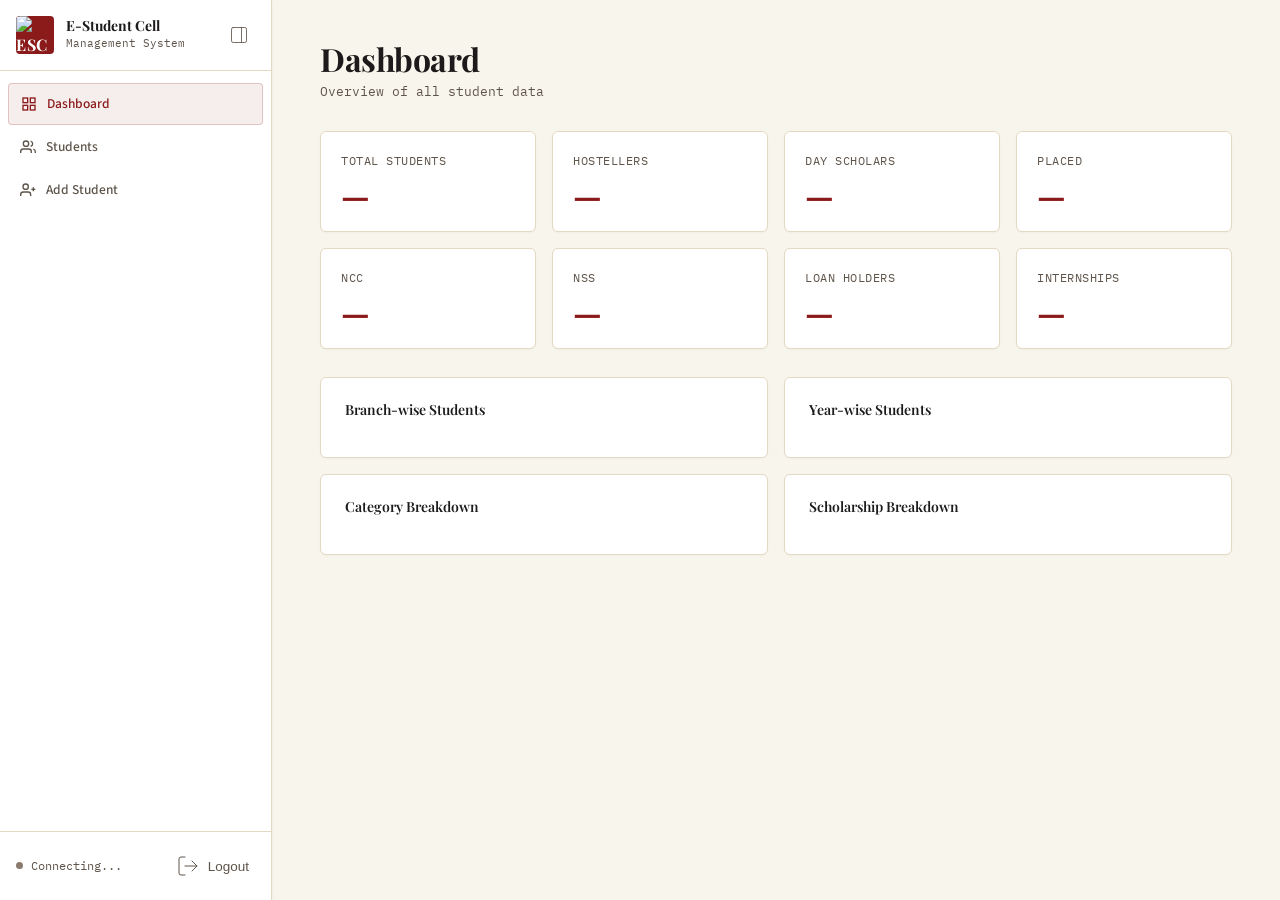
==== frontend/index.html @ d4f8ae92 "Fix: mobile sidebar" ====
<!DOCTYPE html>
<html lang="en">
<head>
  <meta charset="UTF-8" />
  <link rel="icon" type="image/jpeg" href="ipu.jpg"/>
  <meta name="viewport" content="width=device-width, initial-scale=1.0"/>
  <title>E-Student Cell</title>
  <link rel="stylesheet" href="css/style.css" />
  <link href="https://fonts.googleapis.com/css2?family=Playfair+Display:wght@400;600;700&family=Source+Sans+3:wght@400;500;600&family=IBM+Plex+Mono:wght@400;500&display=swap" rel="stylesheet"/>
</head>
<body>

  <div class="app-shell">
    <aside class="sidebar">
      <div class="sidebar-brand">
        <div class="sidebar-brand-info">
          <div class="brand-mark">
            <img src="ipu.jpg" alt="ESC Logo" class="brand-logo"/>
          </div>
          <div class="brand-text">
            <span class="brand-title">E-Student Cell</span>
            <span class="brand-sub">Management System</span>
          </div>
        </div>
        <button class="sidebar-toggle" id="sidebarToggle" aria-label="Toggle Sidebar">
          <svg xmlns="http://www.w3.org/2000/svg" width="24" height="24" viewBox="0 0 24 24" fill="none" stroke="currentColor" stroke-width="1" stroke-linecap="round" stroke-linejoin="round"><rect width="18" height="18" x="3" y="3" rx="2"/><path d="M15 3v18"/></svg>
        </button>
      </div>

      <nav class="sidebar-nav">
        <a href="index.html" class="nav-item active">
          <svg viewBox="0 0 24 24" fill="none" stroke="currentColor" stroke-width="2"><rect x="3" y="3" width="7" height="7"/><rect x="14" y="3" width="7" height="7"/><rect x="3" y="14" width="7" height="7"/><rect x="14" y="14" width="7" height="7"/></svg>
          <span class="nav-item-label">Dashboard</span>
        </a>
        <a href="students.html" class="nav-item">
          <svg viewBox="0 0 24 24" fill="none" stroke="currentColor" stroke-width="2"><path d="M17 21v-2a4 4 0 0 0-4-4H5a4 4 0 0 0-4 4v2"/><circle cx="9" cy="7" r="4"/><path d="M23 21v-2a4 4 0 0 0-3-3.87"/><path d="M16 3.13a4 4 0 0 1 0 7.75"/></svg>
          <span class="nav-item-label">Students</span>
        </a>
        <a href="add-student.html" class="nav-item">
          <svg viewBox="0 0 24 24" fill="none" stroke="currentColor" stroke-width="2"><path d="M16 21v-2a4 4 0 0 0-4-4H5a4 4 0 0 0-4 4v2"/><circle cx="8.5" cy="7" r="4"/><line x1="20" y1="8" x2="20" y2="14"/><line x1="23" y1="11" x2="17" y2="11"/></svg>
          <span class="nav-item-label">Add Student</span>
        </a>
      </nav>

      <div class="sidebar-footer">
        <div class="sidebar-footer-content">
          <div class="api-status" id="apiStatus">
            <span class="status-dot"></span>
            <span class="status-text">Connecting...</span>
          </div>
          <button class="logout-btn" id="logoutBtn" aria-label="Logout">
            <svg xmlns="http://www.w3.org/2000/svg" width="24" height="24" viewBox="0 0 24 24" fill="none" stroke="currentColor" stroke-width="1" stroke-linecap="round" stroke-linejoin="round"><path d="m16 17 5-5-5-5"/><path d="M21 12H9"/><path d="M9 21H5a2 2 0 0 1-2-2V5a2 2 0 0 1 2-2h4"/></svg>
            <span class="logout-text">Logout</span>
          </button>
        </div>
      </div>
    </aside>

    <main class="main-content">
      <header class="page-header">
        <div class="header-left">
          <button id="mobileMenuBtn" class="mobile-menu-btn">
            <svg width="20" height="20" viewBox="0 0 24 24" fill="none" stroke="black" stroke-width="2">
              <line x1="3" y1="6" x2="21" y2="6" />
              <line x1="3" y1="12" x2="21" y2="12" />
              <line x1="3" y1="18" x2="21" y2="18" />
            </svg>
          </button>
          <div>
            <h1 class="page-title">Dashboard</h1>
            <p class="page-subtitle">Overview of all student data</p>
          </div>
        </div>
      </header>

      <div class="stats-grid" id="statsGrid">
        <div class="stat-card loading">
          <div class="stat-label">Total Students</div>
          <div class="stat-value" id="totalStudents">—</div>
        </div>
        <div class="stat-card loading">
          <div class="stat-label">Hostellers</div>
          <div class="stat-value" id="hostellers">—</div>
        </div>
        <div class="stat-card loading">
          <div class="stat-label">Day Scholars</div>
          <div class="stat-value" id="dayScholars">—</div>
        </div>
        <div class="stat-card loading">
          <div class="stat-label">Placed</div>
          <div class="stat-value" id="placed">—</div>
        </div>
        <div class="stat-card loading">
          <div class="stat-label">NCC</div>
          <div class="stat-value" id="ncc">—</div>
        </div>
        <div class="stat-card loading">
          <div class="stat-label">NSS</div>
          <div class="stat-value" id="nss">—</div>
        </div>
        <div class="stat-card loading">
          <div class="stat-label">Loan Holders</div>
          <div class="stat-value" id="loans">—</div>
        </div>
        <div class="stat-card loading">
          <div class="stat-label">Internships</div>
          <div class="stat-value" id="internships">—</div>
        </div>
      </div>

      <div class="charts-row">
        <div class="chart-card">
          <h3 class="chart-title">Branch-wise Students</h3>
          <div id="branchChart" class="bar-chart"></div>
        </div>
        <div class="chart-card">
          <h3 class="chart-title">Year-wise Students</h3>
          <div id="yearChart" class="bar-chart"></div>
        </div>
      </div>

      <div class="charts-row">
        <div class="chart-card">
          <h3 class="chart-title">Category Breakdown</h3>
          <div id="categoryChart" class="bar-chart"></div>
        </div>
        <div class="chart-card">
          <h3 class="chart-title">Scholarship Breakdown</h3>
          <div id="scholarshipChart" class="bar-chart"></div>
        </div>
      </div>
    </main>
  </div>

  <script src="js/api.js"></script>
  <script src="js/pages/dashboard.js"></script>
  <script src="js/sidebar.js"></script>
</body>
</html>
---- frontend/css/style.css ----
:root {
  /* Color System - Warm Editorial Palette */
  --bg: #F8F5EC;
  --bg-2: #FFFFFF;
  --bg-3: #F1E9D8;
  --border: #E3D8C4;
  --border-light: #E3D8C4;
  --text: #1C1A1A;
  --text-muted: #5E544A;
  --text-dim: #8B7B6F;
  --accent: #8B1A1A;
  --accent-dim: rgba(139, 26, 26, 0.08);
  --accent-hover: #A63030;
  --accent-secondary: #C8A243;
  --danger: #C85555;
  --danger-dim: rgba(200, 85, 85, 0.1);
  --success: #4A7C59;
  --success-dim: rgba(74, 124, 89, 0.1);
  --sidebar-w-expanded: 272px;
  --sidebar-w-collapsed: 76px;
  --sidebar-w: var(--sidebar-w-expanded);
  --radius: 6px;
  --font-display: 'Playfair Display', serif;
  --font-body: 'Source Sans 3', sans-serif;
  --font-mono: 'IBM Plex Mono', monospace;
}

*, *::before, *::after { box-sizing: border-box; margin: 0; padding: 0; }

body {
  background: var(--bg);
  color: var(--text);
  font-family: var(--font-body);
  font-size: 15px;
  line-height: 1.65;
  min-height: 100vh;
  position: relative;
}

/* Mobile sidebar overlay backdrop */
.mobile-menu-btn {
  display: none;
  font-size: 20px;
  background: var(--bg-2);
  border: 1px solid var(--border);
  padding: 6px 10px;
  padding-top: 8px;
  border-radius: 6px;
  cursor: pointer;
  margin-right: 20px;
  margin-top: 10px;
}

.mobile-menu-btn:hover {
  border-color: var(--text-dim);
  box-shadow: 0 2px 4px rgba(28, 26, 26, 0.06);
}

@media (max-width: 980px) {
  .mobile-menu-btn {
    display: block;
  }
}

@media (min-width: 981px) {
  .mobile-menu-btn {
    display: none;
  }
}

@media (max-width: 980px) {
  body::before {
    content: '';
    position: fixed;
    inset: 0;
    background: rgba(0, 0, 0, 0);
    pointer-events: none;
    transition: background 0.3s ease, pointer-events 0.3s ease;
    z-index: 99;
  }
  
  body.sidebar-open::before {
    background: rgba(0, 0, 0, 0.15);
    pointer-events: all;
  }
}

a { color: inherit; text-decoration: none; }

.app-shell {
  display: flex;
  min-height: 100vh;
}

.sidebar {
  width: var(--sidebar-w);
  background: var(--bg-2);
  border-right: 1px solid var(--border);
  display: flex;
  flex-direction: column;
  position: fixed;
  top: 0; left: 0; bottom: 0;
  z-index: 1000;
  transition: width 0.3s cubic-bezier(0.4, 0, 0.2, 1);
  box-shadow: 0 1px 3px rgba(28, 26, 26, 0.05);
  overflow: hidden;
}

.sidebar.collapsed {
  --sidebar-w: var(--sidebar-w-collapsed);
}

.sidebar.hidden {
  transform: translateX(-100%);
}

.sidebar.mobile-drawer {
  position: fixed;
  width: 100%;
  max-width: 320px;
  transform: translateX(-100%);
  transition: transform 0.3s cubic-bezier(0.4, 0, 0.2, 1);
  z-index: 999;
}

.sidebar.mobile-drawer.visible {
  transform: translateX(0);
}

.sidebar-brand {
  display: flex;
  align-items: center;
  gap: 12px;
  padding: 16px;
  border-bottom: 1px solid var(--border);
  justify-content: space-between;
  flex-shrink: 0;
  transition: padding 0.3s cubic-bezier(0.4, 0, 0.2, 1), justify-content 0.3s cubic-bezier(0.4, 0, 0.2, 1);
}

.sidebar.collapsed .sidebar-brand {
  justify-content: center;
  padding: 16px 12px;
  gap: 0;
}

.sidebar-brand-info {
  display: flex;
  align-items: center;
  gap: 12px;
  min-width: 0;
  flex: 1;
  transition: flex 0.3s cubic-bezier(0.4, 0, 0.2, 1);
}

.sidebar.collapsed .sidebar-brand-info {
  flex: 0;
  gap: 0;
  justify-content: center;
}

.brand-text {
  display: flex;
  flex-direction: column;
  transition: opacity 0.2s;
}

.sidebar.collapsed .brand-text {
  display: none;
}

.sidebar-toggle {
  background: none;
  border: none;
  color: var(--text-muted);
  cursor: pointer;
  padding: 6px;
  border-radius: 8px;
  transition: all 0.2s;
  display: flex;
  align-items: center;
  justify-content: center;
  flex-shrink: 0;
}

.sidebar-toggle:hover {
  color: var(--accent);
}

.sidebar-toggle:active {
  background: var(--accent-dim);
}

.sidebar-toggle svg {
  width: 20px;
  height: 20px;
}

.sidebar.collapsed .sidebar-toggle {
  width: 40px;
  height: 40px;
  padding: 8px;
  background: transparent;
  border-radius: 10px;
  transition: all 0.2s;
  display: none;
}

.sidebar.collapsed .sidebar-brand:hover .sidebar-toggle {
  display: flex;
}

.sidebar.collapsed .sidebar-toggle:hover {
  color: var(--accent);
}

.brand-mark {
  width: 38px;
  height: 38px;
  background: var(--accent);
  color: #FFFFFF;
  font-family: var(--font-display);
  font-weight: 700;
  font-size: 16px;
  display: flex;
  align-items: center;
  justify-content: center;
  border-radius: 4px;
  flex-shrink: 0;
  letter-spacing: 0.5px;
  overflow: hidden;
}

.brand-logo {
  width: 100%;
  height: 100%;
  border-radius: 4px;
  object-fit: cover;
}
.brand-text {
  display: flex;
  flex-direction: column;
}

.brand-title {
  font-family: var(--font-display);
  font-weight: 700;
  font-size: 14px;
  color: var(--text);
  line-height: 1.2;
}

.brand-sub {
  font-size: 11px;
  color: var(--text-muted);
  font-family: var(--font-mono);
}

.sidebar-nav {
  padding: 12px 8px;
  display: flex;
  flex-direction: column;
  gap: 2px;
  flex: 1;
  overflow-y: auto;
}

.sidebar.collapsed .sidebar-nav {
  padding: 8px 6px;
}

.nav-item {
  display: flex;
  align-items: center;
  gap: 10px;
  padding: 9px 12px;
  border-radius: 4px;
  color: var(--text-muted);
  font-size: 13.5px;
  font-weight: 500;
  transition: all 0.2s;
  cursor: pointer;
}

.sidebar.collapsed .nav-item {
  padding: 9px 16px;
  justify-content: center;
  gap: 0;
}

.nav-item svg {
  width: 16px;
  height: 16px;
  flex-shrink: 0;
}

.nav-item-label {
  white-space: nowrap;
  overflow: hidden;
  text-overflow: ellipsis;
  transition: opacity 0.2s;
}

.sidebar.collapsed .nav-item-label {
  display: none;
}

.nav-item:hover {
  background: var(--bg-3);
  color: var(--text);
}

.nav-item.active {
  background: var(--accent-dim);
  color: var(--accent);
  border: 1px solid rgba(139, 26, 26, 0.2);
}

.sidebar.collapsed .nav-item {
  border: none;
}

.sidebar-footer {
  padding: 16px;
  border-top: 1px solid var(--border);
  flex-shrink: 0;
}

.sidebar.collapsed .sidebar-footer {
  padding: 12px 8px;
}

.api-status {
  display: flex;
  align-items: center;
  gap: 8px;
  font-size: 12px;
  font-family: var(--font-mono);
  color: var(--text-muted);
  white-space: nowrap;
}

.sidebar.collapsed .api-status {
  justify-content: center;
  gap: 4px;
}

.logout-btn {
  background: none;
  border: none;
  color: var(--text-muted);
  cursor: pointer;
  padding: 6px;
  border-radius: 6px;
  display: flex;
  align-items: center;
  justify-content: center;
  gap: 8px;
  transition: all 0.2s;
}

.logout-btn:hover {
  color: var(--danger);
}

.logout-text {
  font-size: 13.5px;
  font-weight: 500;
  white-space: nowrap;
  transition: opacity 0.2s;
}

.sidebar.collapsed .logout-text {
  display: none;
}

.sidebar-footer-content {
  display: flex;
  align-items: center;
  justify-content: space-between;
  gap: 8px;
}

.sidebar.collapsed .sidebar-footer-content {
  flex-direction: column;
  justify-content: center;
}

.status-text {
  transition: opacity 0.2s;
}

.sidebar.collapsed .status-text {
  display: none;
}

.status-dot {
  width: 7px;
  height: 7px;
  border-radius: 50%;
  background: var(--text-dim);
  transition: background 0.3s;
}

.api-status.online .status-dot { background: var(--success); }
.api-status.online .status-text { color: var(--success); }
.api-status.offline .status-dot { background: var(--danger); }
.api-status.offline .status-text { color: var(--danger); }

.main-content {
  margin-left: var(--sidebar-w);
  flex: 1;
  padding: 40px 48px;
  max-width: calc(100vw - var(--sidebar-w));
  transition: margin-left 0.3s cubic-bezier(0.4, 0, 0.2, 1), max-width 0.3s cubic-bezier(0.4, 0, 0.2, 1);
}

.main-content.expanded {
  margin-left: 0;
  max-width: 100vw;
}

.header-left {
  display: flex;
  align-items: flex-start;
}

.page-header {
  display: flex;
  align-items: flex-start;
  justify-content: space-between;
  margin-bottom: 28px;
  gap: 16px;
}

.back-link {
  font-size: 12px;
  color: var(--text-muted);
  font-family: var(--font-mono);
  display: block;
  margin-bottom: 8px;
  transition: color 0.2s;
  letter-spacing: 0.3px;
}

.back-link:hover { color: var(--accent); }

.page-title {
  font-family: var(--font-display);
  font-size: 32px;
  font-weight: 700;
  color: var(--text);
  line-height: 1.2;
  letter-spacing: -0.5px;
}

.page-subtitle {
  color: var(--text-muted);
  font-size: 13px;
  margin-top: 3px;
  font-family: var(--font-mono);
}

.header-actions {
  display: flex;
  gap: 10px;
  align-items: center;
}

.btn {
  display: inline-flex;
  align-items: center;
  gap: 6px;
  padding: 8px 16px;
  border-radius: var(--radius);
  font-size: 13.5px;
  font-weight: 600;
  font-family: var(--font-body);
  cursor: pointer;
  border: 1px solid transparent;
  transition: all 0.15s;
  white-space: nowrap;
}

.btn-primary {
  background: var(--accent);
  color: #FFFFFF;
  border-color: var(--accent);
}

.btn-primary:hover {
  background: var(--accent-hover);
  border-color: var(--accent-hover);
}

.btn-ghost {
  background: transparent;
  color: var(--text-muted);
  border-color: var(--border);
}

.btn-ghost:hover {
  background: var(--bg-3);
  color: var(--text);
  border-color: var(--border-light);
}

.btn-danger {
  background: var(--danger);
  color: #fff;
  border-color: var(--danger);
}

.btn-danger:hover {
  background: #c94444;
}

.btn-sm {
  padding: 5px 12px;
  font-size: 12.5px;
}

.stats-grid {
  display: grid;
  grid-template-columns: repeat(4, 1fr);
  gap: 16px;
  margin-bottom: 28px;
}

.stat-card {
  background: var(--bg-2);
  border: 1px solid var(--border);
  border-radius: var(--radius);
  padding: 20px;
  transition: border-color 0.15s, box-shadow 0.15s;
  box-shadow: 0 1px 2px rgba(28, 26, 26, 0.03);
}

.stat-card:hover {
  border-color: var(--text-dim);
  box-shadow: 0 2px 4px rgba(28, 26, 26, 0.06);
}

.stat-card.loading .stat-value {
  animation: pulse 1.5s infinite;
}

@keyframes pulse {
  0%, 100% { opacity: 1; }
  50% { opacity: 0.3; }
}

.stat-label {
  font-size: 11.5px;
  color: var(--text-muted);
  font-family: var(--font-mono);
  text-transform: uppercase;
  letter-spacing: 0.5px;
  margin-bottom: 8px;
}

.stat-value {
  font-family: var(--font-display);
  font-size: 32px;
  font-weight: 700;
  color: var(--accent);
  line-height: 1;
}

.charts-row {
  display: grid;
  grid-template-columns: 1fr 1fr;
  gap: 16px;
  margin-bottom: 16px;
}

.chart-card {
  background: var(--bg-2);
  border: 1px solid var(--border);
  border-radius: var(--radius);
  padding: 20px 24px;
  box-shadow: 0 1px 2px rgba(28, 26, 26, 0.03);
}

.chart-title {
  font-family: var(--font-display);
  font-size: 14px;
  font-weight: 600;
  color: var(--text);
  margin-bottom: 16px;
}

.bar-chart {
  display: flex;
  flex-direction: column;
  gap: 8px;
}

.bar-row {
  display: flex;
  align-items: center;
  gap: 10px;
}

.bar-label {
  font-family: var(--font-mono);
  font-size: 11.5px;
  color: var(--text-muted);
  width: 80px;
  flex-shrink: 0;
}

.bar-track {
  flex: 1;
  height: 6px;
  background: var(--bg-3);
  border-radius: 3px;
  overflow: hidden;
}

.bar-fill {
  height: 100%;
  background: var(--accent);
  border-radius: 3px;
  transition: width 0.6s cubic-bezier(0.4, 0, 0.2, 1);
}

.bar-count {
  font-family: var(--font-mono);
  font-size: 11.5px;
  color: var(--text-muted);
  width: 28px;
  text-align: right;
  flex-shrink: 0;
}

.filters-bar {
  display: flex;
  align-items: flex-end;
  gap: 12px;
  margin-bottom: 20px;
  flex-wrap: wrap;
}

.filter-group {
  display: flex;
  flex-direction: column;
  gap: 5px;
}

.filter-label {
  font-size: 11.5px;
  color: var(--text-muted);
  font-family: var(--font-mono);
  text-transform: uppercase;
  letter-spacing: 0.4px;
}

.filter-select {
  background: var(--bg-2);
  border: 1px solid var(--border);
  border-radius: var(--radius);
  color: var(--text);
  padding: 7px 12px;
  font-size: 13.5px;
  font-family: var(--font-body);
  cursor: pointer;
  min-width: 150px;
}

.filter-select:focus {
  outline: none;
  border-color: var(--accent);
  box-shadow: 0 0 0 3px var(--accent-dim);
}

.table-card {
  background: var(--bg-2);
  border: 1px solid var(--border);
  border-radius: var(--radius);
  overflow: hidden;
  box-shadow: 0 1px 2px rgba(28, 26, 26, 0.03);
}

.data-table {
  width: 100%;
  border-collapse: collapse;
}

.data-table th {
  background: var(--bg-3);
  padding: 11px 16px;
  text-align: left;
  font-size: 11px;
  font-family: var(--font-mono);
  color: var(--text-muted);
  text-transform: uppercase;
  letter-spacing: 0.8px;
  border-bottom: 1px solid var(--border);
  font-weight: 600;
}

.data-table td {
  padding: 12px 16px;
  border-bottom: 1px solid var(--border);
  font-size: 13.5px;
  color: var(--text);
  vertical-align: middle;
}

.data-table tr:last-child td { border-bottom: none; }

.data-table tbody tr {
  transition: background 0.15s;
}

.data-table tbody tr:hover {
  background: var(--bg-3);
}

.table-empty {
  text-align: center;
  color: var(--text-muted);
  padding: 40px !important;
  font-family: var(--font-mono);
  font-size: 13px;
}

.roll-badge {
  font-family: var(--font-mono);
  font-size: 12px;
  background: var(--bg-3);
  border: 1px solid var(--border);
  padding: 2px 8px;
  border-radius: 4px;
  color: var(--accent);
}

.year-badge {
  font-family: var(--font-mono);
  font-size: 12px;
  color: var(--text-muted);
}

.branch-badge {
  font-family: var(--font-mono);
  font-size: 12px;
  padding: 2px 8px;
  border-radius: 4px;
  background: var(--accent-dim);
  color: var(--accent);
  border: 1px solid rgba(240,165,0,0.2);
}

.action-btns {
  display: flex;
  gap: 6px;
}

.form-card {
  background: var(--bg-2);
  border: 1px solid var(--border);
  border-radius: var(--radius);
  padding: 28px;
  max-width: 800px;
  box-shadow: 0 1px 2px rgba(28, 26, 26, 0.03);
}

.form-grid {
  display: grid;
  grid-template-columns: 1fr 1fr;
  gap: 16px;
}

.form-group {
  display: flex;
  flex-direction: column;
  gap: 6px;
}

.form-group-full {
  grid-column: 1 / -1;
}

.form-label {
  font-size: 12px;
  color: var(--text-muted);
  font-family: var(--font-mono);
  text-transform: uppercase;
  letter-spacing: 0.4px;
}

.required { color: var(--accent); }

.form-input {
  background: var(--bg-3);
  border: 1px solid var(--border);
  border-radius: var(--radius);
  color: var(--text);
  padding: 9px 12px;
  font-size: 13.5px;
  font-family: var(--font-body);
  transition: border-color 0.2s, box-shadow 0.2s;
  width: 100%;
}

.form-input:focus {
  outline: none;
  border-color: var(--accent);
  box-shadow: 0 0 0 3px var(--accent-dim);
}

.form-input::placeholder { color: var(--text-dim); }

.form-textarea {
  resize: vertical;
  min-height: 80px;
}

.form-actions {
  display: flex;
  gap: 10px;
  justify-content: flex-end;
  margin-top: 20px;
  padding-top: 20px;
  border-top: 1px solid var(--border);
}

.alert {
  padding: 12px 16px;
  border-radius: var(--radius);
  font-size: 13.5px;
  margin-bottom: 16px;
  display: flex;
  align-items: center;
  gap: 8px;
}

.alert-success {
  background: var(--success-dim);
  border: 1px solid rgba(62, 207, 142, 0.3);
  color: var(--success);
}

.alert-error {
  background: var(--danger-dim);
  border: 1px solid rgba(224, 85, 85, 0.3);
  color: var(--danger);
}

.tabs {
  display: flex;
  gap: 2px;
  border-bottom: 1px solid var(--border);
  margin-bottom: 20px;
  overflow-x: auto;
  scrollbar-width: none;
}

.tabs::-webkit-scrollbar { display: none; }

.tab-btn {
  padding: 9px 14px;
  font-size: 12.5px;
  font-family: var(--font-body);
  font-weight: 500;
  color: var(--text-muted);
  background: transparent;
  border: none;
  cursor: pointer;
  border-bottom: 2px solid transparent;
  margin-bottom: -1px;
  white-space: nowrap;
  transition: all 0.2s;
  letter-spacing: 0.2px;
}

.tab-btn:hover { color: var(--text); }

.tab-btn:hover { color: var(--text); }

.tab-btn.active {
  color: var(--accent);
  border-bottom-color: var(--accent);
}

.tab-panel { display: block; }
.tab-panel.hidden { display: none; }

.section-card {
  background: var(--bg-2);
  border: 1px solid var(--border);
  border-radius: var(--radius);
  padding: 24px;
  margin-bottom: 16px;
  box-shadow: 0 1px 2px rgba(28, 26, 26, 0.03);
}

.section-card.hidden { display: none; }

.section-header {
  display: flex;
  align-items: center;
  justify-content: space-between;
  margin-bottom: 16px;
}

.section-title {
  font-family: var(--font-display);
  font-size: 18px;
  font-weight: 700;
  color: var(--text);
  letter-spacing: -0.3px;
}

.info-grid {
  display: grid;
  grid-template-columns: repeat(3, 1fr);
  gap: 16px;
}

.info-item {
  display: flex;
  flex-direction: column;
  gap: 3px;
}

.info-label {
  font-size: 11px;
  color: var(--text-dim);
  font-family: var(--font-mono);
  text-transform: uppercase;
  letter-spacing: 0.4px;
}

.info-value {
  font-size: 14px;
  color: var(--text);
}

.info-value.mono {
  font-family: var(--font-mono);
  font-size: 13px;
}

.bool-yes {
  color: var(--success);
  font-family: var(--font-mono);
  font-size: 12px;
}

.bool-no {
  color: var(--text-dim);
  font-family: var(--font-mono);
  font-size: 12px;
}

.no-data {
  color: var(--text-dim);
  font-family: var(--font-mono);
  font-size: 13px;
  padding: 12px 0;
}

.sem-grid {
  display: grid;
  grid-template-columns: repeat(4, 1fr);
  gap: 12px;
}

.sem-block {
  background: var(--bg-3);
  border: 1px solid var(--border);
  border-radius: 6px;
  padding: 12px;
}

.sem-label {
  font-size: 11px;
  font-family: var(--font-mono);
  color: var(--text-muted);
  text-transform: uppercase;
  letter-spacing: 0.4px;
  margin-bottom: 8px;
}

.sem-block .form-group {
  gap: 4px;
}

.sem-block .form-label {
  font-size: 10.5px;
}

.sem-block .form-input {
  padding: 6px 8px;
  font-size: 12.5px;
}

.items-list {
  display: flex;
  flex-direction: column;
  gap: 10px;
  margin-bottom: 12px;
}

.item-row {
  background: var(--bg-2);
  border: 1px solid var(--border);
  border-radius: 6px;
  padding: 14px 16px;
  display: flex;
  justify-content: space-between;
  align-items: flex-start;
  gap: 16px;
  box-shadow: 0 1px 2px rgba(28, 26, 26, 0.02);
}

.item-info {
  flex: 1;
}

.item-title {
  font-size: 14px;
  font-weight: 500;
  color: var(--text);
  margin-bottom: 4px;
}

.item-meta {
  font-size: 12px;
  font-family: var(--font-mono);
  color: var(--text-muted);
  display: flex;
  gap: 12px;
  flex-wrap: wrap;
}

.item-actions {
  display: flex;
  gap: 6px;
  flex-shrink: 0;
}

.modal-overlay {
  position: fixed;
  inset: 0;
  background: rgba(28, 26, 26, 0.25);
  display: flex;
  align-items: center;
  justify-content: center;
  z-index: 100;
  opacity: 0;
  pointer-events: none;
  transition: opacity 0.2s;
}

.modal-overlay.visible {
  opacity: 1;
  pointer-events: all;
}

.modal {
  background: var(--bg-2);
  border: 1px solid var(--border);
  border-radius: 8px;
  padding: 28px;
  max-width: 400px;
  width: 90%;
  box-shadow: 0 10px 30px rgba(28, 26, 26, 0.15);
}

.modal-title {
  font-family: var(--font-display);
  font-size: 17px;
  font-weight: 600;
  margin-bottom: 10px;
}

.modal-text {
  color: var(--text-muted);
  font-size: 13.5px;
  line-height: 1.6;
  margin-bottom: 20px;
}

.modal-actions {
  display: flex;
  gap: 10px;
  justify-content: flex-end;
}

.student-photo {
  width: 36px;
  height: 36px;
  border-radius: 50%;
  object-fit: cover;
  border: 2px solid var(--border);
  display: block;
}

.student-photo-placeholder {
  width: 36px;
  height: 36px;
  border-radius: 50%;
  background: var(--bg-3);
  border: 2px solid var(--border);
  display: flex;
  align-items: center;
  justify-content: center;
  font-family: var(--font-display);
  font-weight: 700;
  font-size: 14px;
  color: var(--accent);
}

.upload-section {
  margin-top: 20px;
  padding-top: 20px;
  border-top: 1px solid var(--border);
}

.upload-title {
  font-size: 13px;
  font-family: var(--font-mono);
  color: var(--text-muted);
  text-transform: uppercase;
  letter-spacing: 0.4px;
  margin-bottom: 14px;
}

input[type="file"].form-input {
  padding: 7px 10px;
  cursor: pointer;
  color: var(--text-muted);
  font-size: 12.5px;
}

input[type="file"].form-input::-webkit-file-upload-button {
  background: var(--bg);
  border: 1px solid var(--border);
  border-radius: 4px;
  color: var(--text);
  padding: 4px 10px;
  font-size: 12px;
  cursor: pointer;
  margin-right: 10px;
  font-family: var(--font-body);
}

.upload-success {
  font-size: 12px;
  font-family: var(--font-mono);
  color: var(--success);
  margin-top: 6px;
}

@media (max-width: 980px) {
  .sidebar {
    position: fixed;
    width: 100%;
    max-width: 280px;
    transform: translateX(-100%);
    transition: transform 0.3s cubic-bezier(0.4, 0, 0.2, 1);
    z-index: 999;
    --sidebar-w: 100%;
  }
  
  .sidebar.visible {
    transform: translateX(0);
  }
  
  .sidebar.collapsed {
    --sidebar-w: 100%;
  }
  
  .sidebar-nav {
    padding: 12px 8px;
  }
  
  .nav-item-label {
    display: inline;
  }
  
  .sidebar.collapsed .nav-item-label {
    display: inline;
  }
  
  .sidebar.collapsed .nav-item {
    padding: 9px 12px;
    justify-content: flex-start;
    gap: 10px;
  }
  
  .sidebar-toggle {
    display: flex;
  }
  
  .sidebar.collapsed .sidebar-toggle {
    display: flex;
  }
  
  .sidebar-brand-info {
    display: flex;
  }
  
  .sidebar.collapsed .sidebar-brand-info {
    display: flex;
  }
  
  .status-text {
    display: inline;
  }
  
  .sidebar.collapsed .status-text {
    display: inline;
  }
  
  .main-content {
    margin-left: 0;
    max-width: 100vw;
    padding: 24px 20px;
  }
  
  .stats-grid { grid-template-columns: repeat(2, 1fr); }
  .charts-row { grid-template-columns: 1fr; }
  .info-grid { grid-template-columns: repeat(2, 1fr); }
  .sem-grid { grid-template-columns: repeat(2, 1fr); }
}

@media (max-width: 600px) {
  .main-content { 
    padding: 20px 16px; 
  }
  .stats-grid { grid-template-columns: 1fr; }
  .form-grid { grid-template-columns: 1fr; }
  .form-group-full { grid-column: 1; }
  .page-title {
    font-size: 24px;
  }
  .page-header {
    margin-bottom: 20px;
  }
}
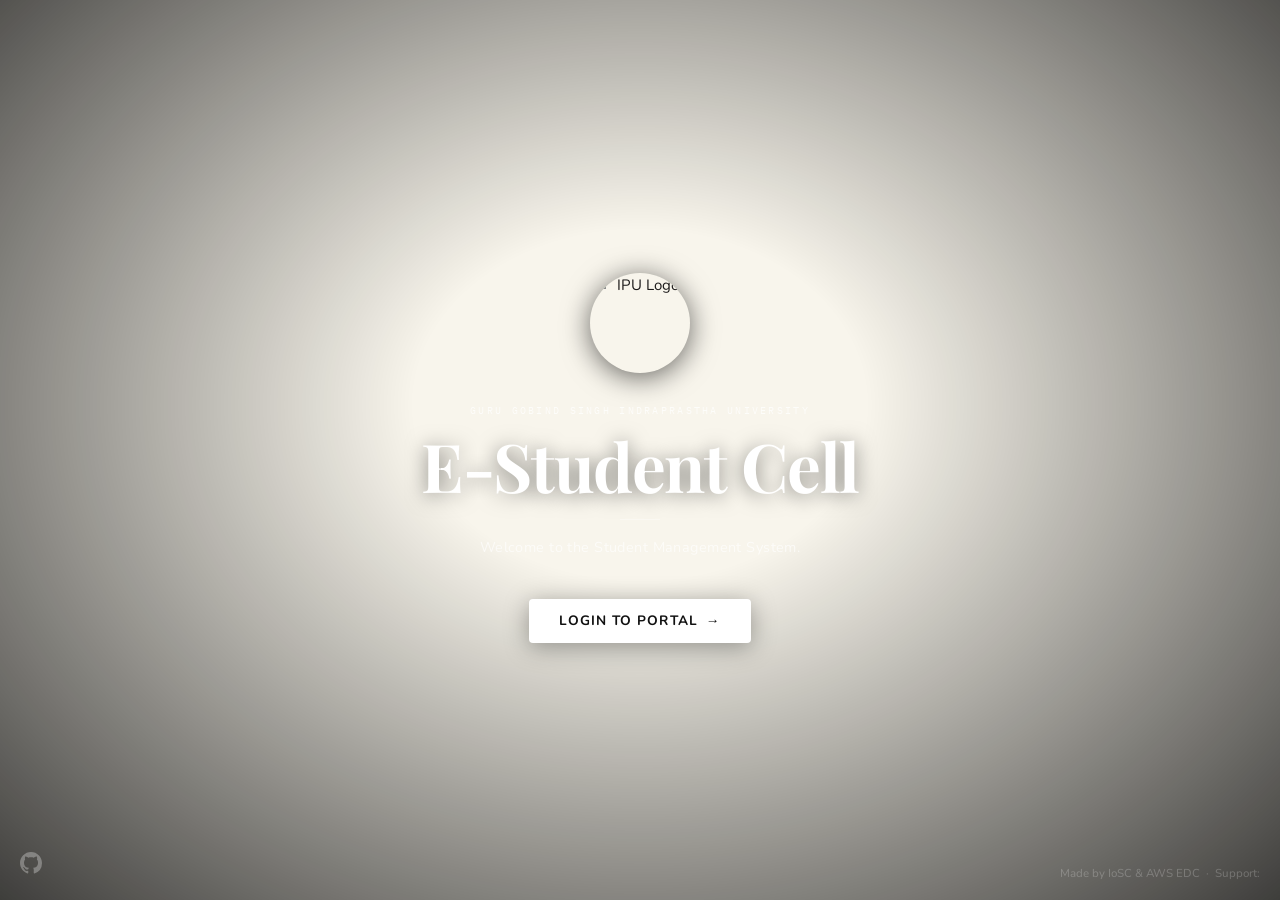
==== commit 58ff3a9a: "added github div" ====
--- a/frontend/index.html
+++ b/frontend/index.html
@@ -6,134 +6,195 @@
   <meta name="viewport" content="width=device-width, initial-scale=1.0"/>
   <title>E-Student Cell</title>
   <link rel="stylesheet" href="css/style.css" />
-  <link href="https://fonts.googleapis.com/css2?family=Playfair+Display:wght@400;600;700&family=Source+Sans+3:wght@400;500;600&family=IBM+Plex+Mono:wght@400;500&display=swap" rel="stylesheet"/>
+  <link href="https://fonts.googleapis.com/css2?family=Playfair+Display:wght@400;600;700&family=Nunito:wght@400;500;600;700&family=IBM+Plex+Mono:wght@400;500&display=swap" rel="stylesheet"/>
+  <style>
+    *, *::before, *::after { box-sizing: border-box; margin: 0; padding: 0; }
+
+    body {
+      display: flex;
+      flex-direction: column;
+      min-height: 100vh;
+      font-family: 'Nunito', sans-serif;
+      position: relative;
+    }
+
+    /* ── Blurred + darkened background ── */
+    body::before {
+      content: '';
+      position: fixed;
+      inset: -20px;
+      background-image: url('background.jpg');
+      background-size: cover;
+      background-position: center top;
+      filter: blur(6px) brightness(0.45);
+      z-index: 0;
+      pointer-events: none;
+    }
+
+    /* ── Vignette ── */
+    body::after {
+      content: '';
+      position: fixed;
+      inset: 0;
+      background: radial-gradient(
+        ellipse at 50% 45%,
+        transparent 25%,
+        rgba(0, 0, 0, 0.45) 70%,
+        rgba(0, 0, 0, 0.75) 100%
+      );
+      z-index: 0;
+      pointer-events: none;
+    }
+
+    /* ── Main content ── */
+    .landing-wrap {
+      position: relative;
+      z-index: 1;
+      flex: 1;
+      display: flex;
+      flex-direction: column;
+      align-items: center;
+      justify-content: center;
+      text-align: center;
+      padding: 3rem 1.5rem 2rem;
+    }
+
+    /* ── Logo ── */
+    .logo-wrapper {
+      width: 100px;
+      height: 100px;
+      margin-bottom: 1.8rem;
+    }
+
+    .landing-logo {
+      width: 100px;
+      height: 100px;
+      border-radius: 50%;
+      object-fit: cover;
+      display: block;
+      box-shadow: 0 4px 28px rgba(0, 0, 0, 0.6);
+    }
+
+    /* ── Type ── */
+    .eyebrow {
+      font-family: 'IBM Plex Mono', monospace;
+      font-size: 0.65rem;
+      letter-spacing: 0.22em;
+      text-transform: uppercase;
+      color: rgba(255, 255, 255, 0.75);
+      margin-bottom: 0.65rem;
+    }
+
+    .landing-title {
+      font-family: 'Playfair Display', serif;
+      font-size: clamp(2.8rem, 6vw, 4.2rem);
+      font-weight: 700;
+      line-height: 1.1;
+      letter-spacing: -0.02em;
+      color: #ffffff;
+      text-shadow: 0 2px 20px rgba(0,0,0,0.5);
+    }
+
+    .divider {
+      width: 40px;
+      height: 1px;
+      background: rgba(255, 255, 255, 0.35);
+      margin: 1rem auto;
+    }
+
+    .landing-subtitle {
+      font-size: 0.9rem;
+      font-weight: 400;
+      color: rgba(255, 255, 255, 0.65);
+      letter-spacing: 0.03em;
+      margin-bottom: 2.4rem;
+    }
+
+    /* ── CTA button ── */
+    .login-btn {
+      display: inline-flex;
+      align-items: center;
+      gap: 8px;
+      padding: 11px 30px;
+      font-family: 'Nunito', sans-serif;
+      font-size: 0.85rem;
+      font-weight: 700;
+      letter-spacing: 0.08em;
+      text-transform: uppercase;
+      color: #111111;
+      background: #ffffff;
+      border: none;
+      border-radius: 4px;
+      text-decoration: none;
+      transition: background 0.18s, transform 0.18s, box-shadow 0.18s, color 0.18s;
+      box-shadow: 0 4px 24px rgba(0, 0, 0, 0.35);
+    }
+
+    .login-btn:hover {
+      background: #f0f0f0;
+      transform: translateY(-2px);
+      box-shadow: 0 8px 32px rgba(0, 0, 0, 0.4);
+    }
+
+    .login-btn:active { transform: translateY(0); }
+
+    .btn-arrow {
+      display: inline-block;
+      transition: transform 0.18s;
+    }
+    .login-btn:hover .btn-arrow { transform: translateX(3px); }
+
+    /* ── Footer — fixed bottom-right ── */
+    footer.universal-footer {
+      position: fixed;
+      bottom: 18px;
+      right: 20px;
+      z-index: 2;
+      font-family: 'Nunito', sans-serif;
+      font-size: 0.72rem;
+      font-weight: 500;
+      color: rgba(255, 255, 255, 0.3);
+      text-align: right;
+      line-height: 1.5;
+    }
+
+    footer.universal-footer a {
+      color: rgba(255, 255, 255, 0.35);
+      text-decoration: none;
+      transition: color 0.2s;
+    }
+
+    footer.universal-footer a:hover {
+      color: rgba(255, 255, 255, 0.7);
+    }
+
+  </style>
 </head>
 <body>
 
-  <div class="app-shell">
-    <aside class="sidebar">
-      <div class="sidebar-brand">
-        <div class="sidebar-brand-info">
-          <div class="brand-mark">
-            <img src="ipu.jpg" alt="ESC Logo" class="brand-logo"/>
-          </div>
-          <div class="brand-text">
-            <span class="brand-title">E-Student Cell</span>
-            <span class="brand-sub">Management System</span>
-          </div>
-        </div>
-        <button class="sidebar-toggle" id="sidebarToggle" aria-label="Toggle Sidebar">
-          <svg xmlns="http://www.w3.org/2000/svg" width="24" height="24" viewBox="0 0 24 24" fill="none" stroke="currentColor" stroke-width="1" stroke-linecap="round" stroke-linejoin="round"><rect width="18" height="18" x="3" y="3" rx="2"/><path d="M15 3v18"/></svg>
-        </button>
-      </div>
-
-      <nav class="sidebar-nav">
-        <a href="index.html" class="nav-item active">
-          <svg viewBox="0 0 24 24" fill="none" stroke="currentColor" stroke-width="2"><rect x="3" y="3" width="7" height="7"/><rect x="14" y="3" width="7" height="7"/><rect x="3" y="14" width="7" height="7"/><rect x="14" y="14" width="7" height="7"/></svg>
-          <span class="nav-item-label">Dashboard</span>
-        </a>
-        <a href="students.html" class="nav-item">
-          <svg viewBox="0 0 24 24" fill="none" stroke="currentColor" stroke-width="2"><path d="M17 21v-2a4 4 0 0 0-4-4H5a4 4 0 0 0-4 4v2"/><circle cx="9" cy="7" r="4"/><path d="M23 21v-2a4 4 0 0 0-3-3.87"/><path d="M16 3.13a4 4 0 0 1 0 7.75"/></svg>
-          <span class="nav-item-label">Students</span>
-        </a>
-        <a href="add-student.html" class="nav-item">
-          <svg viewBox="0 0 24 24" fill="none" stroke="currentColor" stroke-width="2"><path d="M16 21v-2a4 4 0 0 0-4-4H5a4 4 0 0 0-4 4v2"/><circle cx="8.5" cy="7" r="4"/><line x1="20" y1="8" x2="20" y2="14"/><line x1="23" y1="11" x2="17" y2="11"/></svg>
-          <span class="nav-item-label">Add Student</span>
-        </a>
-      </nav>
-
-      <div class="sidebar-footer">
-        <div class="sidebar-footer-content">
-          <div class="api-status" id="apiStatus">
-            <span class="status-dot"></span>
-            <span class="status-text">Connecting...</span>
-          </div>
-          <button class="logout-btn" id="logoutBtn" aria-label="Logout">
-            <svg xmlns="http://www.w3.org/2000/svg" width="24" height="24" viewBox="0 0 24 24" fill="none" stroke="currentColor" stroke-width="1" stroke-linecap="round" stroke-linejoin="round"><path d="m16 17 5-5-5-5"/><path d="M21 12H9"/><path d="M9 21H5a2 2 0 0 1-2-2V5a2 2 0 0 1 2-2h4"/></svg>
-            <span class="logout-text">Logout</span>
-          </button>
-        </div>
-      </div>
-    </aside>
-
-    <main class="main-content">
-      <header class="page-header">
-        <div class="header-left">
-          <button id="mobileMenuBtn" class="mobile-menu-btn">
-            <svg width="20" height="20" viewBox="0 0 24 24" fill="none" stroke="black" stroke-width="2">
-              <line x1="3" y1="6" x2="21" y2="6" />
-              <line x1="3" y1="12" x2="21" y2="12" />
-              <line x1="3" y1="18" x2="21" y2="18" />
-            </svg>
-          </button>
-          <div>
-            <h1 class="page-title">Dashboard</h1>
-            <p class="page-subtitle">Overview of all student data</p>
-          </div>
-        </div>
-      </header>
-
-      <div class="stats-grid" id="statsGrid">
-        <div class="stat-card loading">
-          <div class="stat-label">Total Students</div>
-          <div class="stat-value" id="totalStudents">—</div>
-        </div>
-        <div class="stat-card loading">
-          <div class="stat-label">Hostellers</div>
-          <div class="stat-value" id="hostellers">—</div>
-        </div>
-        <div class="stat-card loading">
-          <div class="stat-label">Day Scholars</div>
-          <div class="stat-value" id="dayScholars">—</div>
-        </div>
-        <div class="stat-card loading">
-          <div class="stat-label">Placed</div>
-          <div class="stat-value" id="placed">—</div>
-        </div>
-        <div class="stat-card loading">
-          <div class="stat-label">NCC</div>
-          <div class="stat-value" id="ncc">—</div>
-        </div>
-        <div class="stat-card loading">
-          <div class="stat-label">NSS</div>
-          <div class="stat-value" id="nss">—</div>
-        </div>
-        <div class="stat-card loading">
-          <div class="stat-label">Loan Holders</div>
-          <div class="stat-value" id="loans">—</div>
-        </div>
-        <div class="stat-card loading">
-          <div class="stat-label">Internships</div>
-          <div class="stat-value" id="internships">—</div>
-        </div>
-      </div>
-
-      <div class="charts-row">
-        <div class="chart-card">
-          <h3 class="chart-title">Branch-wise Students</h3>
-          <div id="branchChart" class="bar-chart"></div>
-        </div>
-        <div class="chart-card">
-          <h3 class="chart-title">Year-wise Students</h3>
-          <div id="yearChart" class="bar-chart"></div>
-        </div>
-      </div>
-
-      <div class="charts-row">
-        <div class="chart-card">
-          <h3 class="chart-title">Category Breakdown</h3>
-          <div id="categoryChart" class="bar-chart"></div>
-        </div>
-        <div class="chart-card">
-          <h3 class="chart-title">Scholarship Breakdown</h3>
-          <div id="scholarshipChart" class="bar-chart"></div>
-        </div>
-      </div>
-    </main>
+  <div class="landing-wrap">
+    <div class="logo-wrapper">
+      <img src="ipu.jpg" alt="IPU Logo" class="landing-logo"/>
+    </div>
+
+    <p class="eyebrow">Guru Gobind Singh Indraprastha University</p>
+    <h1 class="landing-title">E-Student Cell</h1>
+
+    <div class="divider"></div>
+
+    <p class="landing-subtitle">Welcome to the Student Management System.</p>
+
+    <a href="login.html" class="login-btn">
+      Login to Portal
+      <span class="btn-arrow">→</span>
+    </a>
   </div>
 
-  <script src="js/api.js"></script>
-  <script src="js/pages/dashboard.js"></script>
-  <script src="js/sidebar.js"></script>
-</body>
-</html>+  <a href="https://github.com/akshattalwar001/IoscXAWS-Project" target="_blank" style="position: fixed; bottom: 18px; left: 20px; z-index: 2; color: rgba(255,255,255,0.3); transition: color 0.2s;" onmouseover="this.style.color='rgba(255,255,255,0.8)'" onmouseout="this.style.color='rgba(255,255,255,0.3)'">
+    <svg xmlns="http://www.w3.org/2000/svg" width="22" height="22" viewBox="0 0 24 24" fill="currentColor">
+      <path d="M12 0C5.37 0 0 5.37 0 12c0 5.31 3.435 9.795 8.205 11.385.6.105.825-.255.825-.57 0-.285-.015-1.23-.015-2.235-3.015.555-3.795-.735-4.035-1.41-.135-.345-.72-1.41-1.23-1.695-.42-.225-1.02-.78-.015-.795.945-.015 1.62.87 1.845 1.23 1.08 1.815 2.805 1.305 3.495.99.105-.78.42-1.305.765-1.605-2.67-.3-5.46-1.335-5.46-5.925 0-1.305.465-2.385 1.23-3.225-.12-.3-.54-1.53.12-3.18 0 0 1.005-.315 3.3 1.23.96-.27 1.98-.405 3-.405s2.04.135 3 .405c2.295-1.56 3.3-1.23 3.3-1.23.66 1.65.24 2.88.12 3.18.765.84 1.23 1.905 1.23 3.225 0 4.605-2.805 5.625-5.475 5.925.435.375.81 1.095.81 2.22 0 1.605-.015 2.895-.015 3.3 0 .315.225.69.825.57A12.02 12.02 0 0 0 24 12c0-6.63-5.37-12-12-12z"/>
+    </svg>
+  </a>
+
+  <footer class="universal-footer">
+    Made by IoSC &amp; AWS EDC &nbsp;&middot;&nbsp; Support: <a href="/cdn-cgi/l/email-protection#e28b8d9181cc839591a2858f838b8ecc818d8f"><span class
--- a/frontend/css/style.css
+++ b/frontend/css/style.css
@@ -1,6 +1,6 @@
 
 :root {
-  /* Color System - Warm Editorial Palette */
+  /* Color System - Warm Editorial Palette (Light Mode) */
   --bg: #F8F5EC;
   --bg-2: #FFFFFF;
   --bg-3: #F1E9D8;
@@ -13,17 +13,49 @@
   --accent-dim: rgba(139, 26, 26, 0.08);
   --accent-hover: #A63030;
   --accent-secondary: #C8A243;
+  --btn-primary-text: #FFFFFF;
   --danger: #C85555;
   --danger-dim: rgba(200, 85, 85, 0.1);
   --success: #4A7C59;
   --success-dim: rgba(74, 124, 89, 0.1);
-  --sidebar-w-expanded: 272px;
+  --sidebar-w-expanded: 230px;
   --sidebar-w-collapsed: 76px;
   --sidebar-w: var(--sidebar-w-expanded);
   --radius: 6px;
-  --font-display: 'Playfair Display', serif;
-  --font-body: 'Source Sans 3', sans-serif;
-  --font-mono: 'IBM Plex Mono', monospace;
+  --font-display: 'Nunito', sans-serif;
+  --font-body: 'Nunito', sans-serif;
+  --font-mono: 'Nunito', sans-serif;
+}
+
+:root.dark-mode {
+  /* Dark Mode - Premium Minimal SaaS Dashboard */
+  --bg: #0A0C10;           /* Near-black with subtle cool tint */
+  --bg-2: #12151C;         /* Main cards, slightly lighter */
+  --bg-3: #1A1D27;         /* Elevates elements, table headers */
+  --border: #242936;       /* Clean structured borders */
+  --border-light: #2D3343; /* Hover boundaries */
+  
+  /* Text Contrast - Maximum legibility */
+  --text: #F1F5F9;         /* Off-white for headings, primary stats */
+  --text-muted: #94A3B8;   /* Neutral slate for general labels & reading */
+  --text-dim: #64748B;     /* Subdued grey for subtle details */
+  
+  /* Primary Actions & Highlights */
+  --accent: #f0a500;       /* Amber for prime actions (the Add Student button) */
+  --accent-dim: rgba(240, 165, 0, 0.1); 
+  --accent-hover: #ffb81c; /* Bright pure yellow on hover */
+  --btn-primary-text: #000000;
+  
+  /* Secondary / Structural Tones - Reduced blue intensity */
+  --accent-secondary: #475569; 
+  --badge-bg: #1E293B;     /* Subtle tag background */
+  --badge-text: #CBD5E1;   /* Subtle tag text */
+  
+  /* Status Colors */
+  --danger: #EF4444;       
+  --danger-dim: rgba(239, 68, 68, 0.1);
+  --success: #10B981;
+  --success-dim: rgba(16, 185, 129, 0.1);
 }
 
 *, *::before, *::after { box-sizing: border-box; margin: 0; padding: 0; }
@@ -33,42 +65,13 @@
   color: var(--text);
   font-family: var(--font-body);
   font-size: 15px;
+  font-weight: 400;
   line-height: 1.65;
   min-height: 100vh;
   position: relative;
 }
 
 /* Mobile sidebar overlay backdrop */
-.mobile-menu-btn {
-  display: none;
-  font-size: 20px;
-  background: var(--bg-2);
-  border: 1px solid var(--border);
-  padding: 6px 10px;
-  padding-top: 8px;
-  border-radius: 6px;
-  cursor: pointer;
-  margin-right: 20px;
-  margin-top: 10px;
-}
-
-.mobile-menu-btn:hover {
-  border-color: var(--text-dim);
-  box-shadow: 0 2px 4px rgba(28, 26, 26, 0.06);
-}
-
-@media (max-width: 980px) {
-  .mobile-menu-btn {
-    display: block;
-  }
-}
-
-@media (min-width: 981px) {
-  .mobile-menu-btn {
-    display: none;
-  }
-}
-
 @media (max-width: 980px) {
   body::before {
     content: '';
@@ -81,12 +84,29 @@
   }
   
   body.sidebar-open::before {
-    background: rgba(0, 0, 0, 0.15);
+    background: rgba(0, 0, 0, 0.25);
     pointer-events: all;
   }
 }
 
 a { color: inherit; text-decoration: none; }
+
+.universal-footer {
+  position: fixed;
+  bottom: 16px;
+  right: 16px;
+  font-size: 11px;
+  font-weight: 500;
+  color: var(--text-dim);
+  font-family: var(--font-body);
+  z-index: 100;
+  opacity: 0.7;
+  transition: opacity 0.2s;
+}
+
+.universal-footer:hover {
+  opacity: 1;
+}
 
 .app-shell {
   display: flex;
@@ -101,7 +121,7 @@
   flex-direction: column;
   position: fixed;
   top: 0; left: 0; bottom: 0;
-  z-index: 1000;
+  z-index: 50;
   transition: width 0.3s cubic-bezier(0.4, 0, 0.2, 1);
   box-shadow: 0 1px 3px rgba(28, 26, 26, 0.05);
   overflow: hidden;
@@ -141,8 +161,10 @@
 
 .sidebar.collapsed .sidebar-brand {
   justify-content: center;
-  padding: 16px 12px;
+  padding: 16px;
   gap: 0;
+  position: relative;
+  height: 72px;
 }
 
 .sidebar-brand-info {
@@ -158,6 +180,7 @@
   flex: 0;
   gap: 0;
   justify-content: center;
+  align-items: center;
 }
 
 .brand-text {
@@ -198,26 +221,34 @@
 }
 
 .sidebar.collapsed .sidebar-toggle {
+  position: absolute;
   width: 40px;
   height: 40px;
   padding: 8px;
   background: transparent;
-  border-radius: 10px;
-  transition: all 0.2s;
-  display: none;
+  border-radius: 6px;
+  transition: all 0.3s ease;
+  display: flex;
+  align-items: center;
+  justify-content: center;
+  opacity: 0;
+  pointer-events: none;
+  top: 16px;
+  left: 16px;
 }
 
 .sidebar.collapsed .sidebar-brand:hover .sidebar-toggle {
-  display: flex;
+  opacity: 1;
+  pointer-events: all;
 }
 
 .sidebar.collapsed .sidebar-toggle:hover {
-  color: var(--accent);
+  color: #FFFFFF;
 }
 
 .brand-mark {
-  width: 38px;
-  height: 38px;
+  width: 40px;
+  height: 40px;
   background: var(--accent);
   color: #FFFFFF;
   font-family: var(--font-display);
@@ -226,7 +257,7 @@
   display: flex;
   align-items: center;
   justify-content: center;
-  border-radius: 4px;
+  border-radius: 6px;
   flex-shrink: 0;
   letter-spacing: 0.5px;
   overflow: hidden;
@@ -235,9 +266,15 @@
 .brand-logo {
   width: 100%;
   height: 100%;
-  border-radius: 4px;
+  border-radius: 6px;
   object-fit: cover;
-}
+  transition: opacity 0.3s ease;
+}
+
+.sidebar.collapsed .sidebar-brand:hover .brand-logo {
+  opacity: 0;
+}
+
 .brand-text {
   display: flex;
   flex-direction: column;
@@ -254,7 +291,8 @@
 .brand-sub {
   font-size: 11px;
   color: var(--text-muted);
-  font-family: var(--font-mono);
+  font-family: var(--font-body);
+  font-weight: 600;
 }
 
 .sidebar-nav {
@@ -278,7 +316,8 @@
   border-radius: 4px;
   color: var(--text-muted);
   font-size: 13.5px;
-  font-weight: 500;
+  font-weight: 600;
+  font-family: var(--font-body);
   transition: all 0.2s;
   cursor: pointer;
 }
@@ -366,7 +405,8 @@
 
 .logout-text {
   font-size: 13.5px;
-  font-weight: 500;
+  font-weight: 600;
+  font-family: var(--font-body);
   white-space: nowrap;
   transition: opacity 0.2s;
 }
@@ -408,10 +448,93 @@
 .api-status.offline .status-dot { background: var(--danger); }
 .api-status.offline .status-text { color: var(--danger); }
 
+/* Theme Switcher Section */
+.theme-switcher-section {
+  padding: 12px 16px;
+  border-bottom: 1px solid var(--border);
+  flex-shrink: 0;
+  display: flex;
+  align-items: center;
+  justify-content: center;
+}
+
+.sidebar.collapsed .theme-switcher-section {
+  padding: 12px 8px;
+}
+
+.theme-toggle-container {
+  display: flex;
+  align-items: center;
+  justify-content: center;
+  gap: 8px;
+  width: 100%;
+}
+
+.sidebar.collapsed .theme-toggle-container {
+  flex-direction: column;
+  gap: 6px;
+}
+
+.theme-toggle {
+  background: none;
+  border: none;
+  color: var(--text-muted);
+  cursor: pointer;
+  padding: 4px;
+  border-radius: 4px;
+  display: flex;
+  align-items: center;
+  justify-content: center;
+  transition: all 0.2s;
+  line-height: 0;
+}
+
+.theme-toggle:hover {
+  color: var(--accent);
+  background: var(--accent-dim);
+}
+
+.theme-toggle svg {
+  width: 18px;
+  height: 18px;
+  stroke: currentColor;
+  transition: opacity 0.3s, transform 0.3s;
+}
+
+.theme-toggle .moon-icon {
+  opacity: 0;
+  transform: rotate(-180deg);
+  position: absolute;
+}
+
+:root.dark-mode .theme-toggle .sun-icon {
+  opacity: 0;
+  transform: rotate(180deg);
+  position: absolute;
+}
+
+:root.dark-mode .theme-toggle .moon-icon {
+  opacity: 1;
+  transform: rotate(0deg);
+  position: static;
+}
+
+.theme-label {
+  font-size: 12px;
+  font-weight: 500;
+  color: var(--text-muted);
+  transition: opacity 0.2s;
+  white-space: nowrap;
+}
+
+.sidebar.collapsed .theme-label {
+  display: none;
+}
+
 .main-content {
   margin-left: var(--sidebar-w);
   flex: 1;
-  padding: 40px 48px;
+  padding: 24px 32px;
   max-width: calc(100vw - var(--sidebar-w));
   transition: margin-left 0.3s cubic-bezier(0.4, 0, 0.2, 1), max-width 0.3s cubic-bezier(0.4, 0, 0.2, 1);
 }
@@ -432,6 +555,34 @@
   justify-content: space-between;
   margin-bottom: 28px;
   gap: 16px;
+  position: relative;
+}
+
+.mobile-menu-toggle {
+  display: none;
+  background: none;
+  border: none;
+  color: var(--text);
+  cursor: pointer;
+  padding: 6px;
+  border-radius: 6px;
+  transition: all 0.2s;
+  align-items: center;
+  justify-content: center;
+  flex-shrink: 0;
+  position: absolute;
+  left: 0;
+  top: 0;
+}
+
+.mobile-menu-toggle:hover {
+  background: var(--bg-3);
+  color: var(--accent);
+}
+
+.mobile-menu-toggle svg {
+  width: 24px;
+  height: 24px;
 }
 
 .back-link {
@@ -459,7 +610,8 @@
   color: var(--text-muted);
   font-size: 13px;
   margin-top: 3px;
-  font-family: var(--font-mono);
+  font-family: var(--font-body);
+  font-weight: 500;
 }
 
 .header-actions {
@@ -485,7 +637,7 @@
 
 .btn-primary {
   background: var(--accent);
-  color: #FFFFFF;
+  color: var(--btn-primary-text);
   border-color: var(--accent);
 }
 
@@ -671,8 +823,8 @@
 
 .filter-select:focus {
   outline: none;
-  border-color: var(--accent);
-  box-shadow: 0 0 0 3px var(--accent-dim);
+  border-color: var(--accent-secondary);
+  box-shadow: 0 0 0 3px rgba(71, 85, 105, 0.2);
 }
 
 .table-card {
@@ -680,7 +832,7 @@
   border: 1px solid var(--border);
   border-radius: var(--radius);
   overflow: hidden;
-  box-shadow: 0 1px 2px rgba(28, 26, 26, 0.03);
+  box-shadow: 0 1px 3px rgba(0, 0, 0, 0.2);
 }
 
 .data-table {
@@ -690,14 +842,14 @@
 
 .data-table th {
   background: var(--bg-3);
-  padding: 11px 16px;
+  padding: 12px 16px;
   text-align: left;
   font-size: 11px;
   font-family: var(--font-mono);
   color: var(--text-muted);
   text-transform: uppercase;
   letter-spacing: 0.8px;
-  border-bottom: 1px solid var(--border);
+  border-bottom: 2px solid var(--border); /* Slightly thicker border for separation */
   font-weight: 600;
 }
 
@@ -730,8 +882,8 @@
 .roll-badge {
   font-family: var(--font-mono);
   font-size: 12px;
-  background: var(--bg-3);
-  border: 1px solid var(--border);
+  background: var(--accent-dim);
+  border: 1px solid rgba(240, 165, 0, 0.2);
   padding: 2px 8px;
   border-radius: 4px;
   color: var(--accent);
@@ -740,7 +892,7 @@
 .year-badge {
   font-family: var(--font-mono);
   font-size: 12px;
-  color: var(--text-muted);
+  color: var(--text-dim);
 }
 
 .branch-badge {
@@ -750,7 +902,7 @@
   border-radius: 4px;
   background: var(--accent-dim);
   color: var(--accent);
-  border: 1px solid rgba(240,165,0,0.2);
+  border: 1px solid rgba(240, 165, 0, 0.2);
 }
 
 .action-btns {
@@ -800,6 +952,7 @@
   color: var(--text);
   padding: 9px 12px;
   font-size: 13.5px;
+  font-weight: 500;
   font-family: var(--font-body);
   transition: border-color 0.2s, box-shadow 0.2s;
   width: 100%;
@@ -1156,17 +1309,28 @@
   margin-top: 6px;
 }
 
+@media (max-width: 1200px) {
+  .main-content {
+    padding: 20px 24px;
+  }
+}
+
 @media (max-width: 980px) {
   .sidebar {
     position: fixed;
     width: 100%;
     max-width: 280px;
+    background-color: var(--bg-2) !important;
     transform: translateX(-100%);
     transition: transform 0.3s cubic-bezier(0.4, 0, 0.2, 1);
     z-index: 999;
     --sidebar-w: 100%;
   }
   
+  .mobile-menu-toggle {
+    display: flex;
+  }
+  
   .sidebar.visible {
     transform: translateX(0);
   }
@@ -1223,10 +1387,35 @@
     padding: 24px 20px;
   }
   
+  .page-header {
+    justify-content: center;
+    text-align: center;
+    padding-left: 36px;
+  }
+  
+  .header-left {
+    width: 100%;
+  }
+  
+  .universal-footer {
+    bottom: 14px;
+    right: 14px;
+    font-size: 10.5px;
+  }
+  
   .stats-grid { grid-template-columns: repeat(2, 1fr); }
   .charts-row { grid-template-columns: 1fr; }
   .info-grid { grid-template-columns: repeat(2, 1fr); }
   .sem-grid { grid-template-columns: repeat(2, 1fr); }
+  
+  /* Modal backdrop for sidebar overlay */
+  .sidebar.visible::before {
+    content: '';
+    position: fixed;
+    inset: 0;
+    background: rgba(0, 0, 0, 0.25);
+    z-index: -1;
+  }
 }
 
 @media (max-width: 600px) {
@@ -1241,5 +1430,13 @@
   }
   .page-header {
     margin-bottom: 20px;
+    justify-content: center;
+    text-align: center;
+    padding-left: 36px;
+  }
+  .universal-footer {
+    bottom: 12px;
+    right: 12px;
+    font-size: 10px;
   }
 }
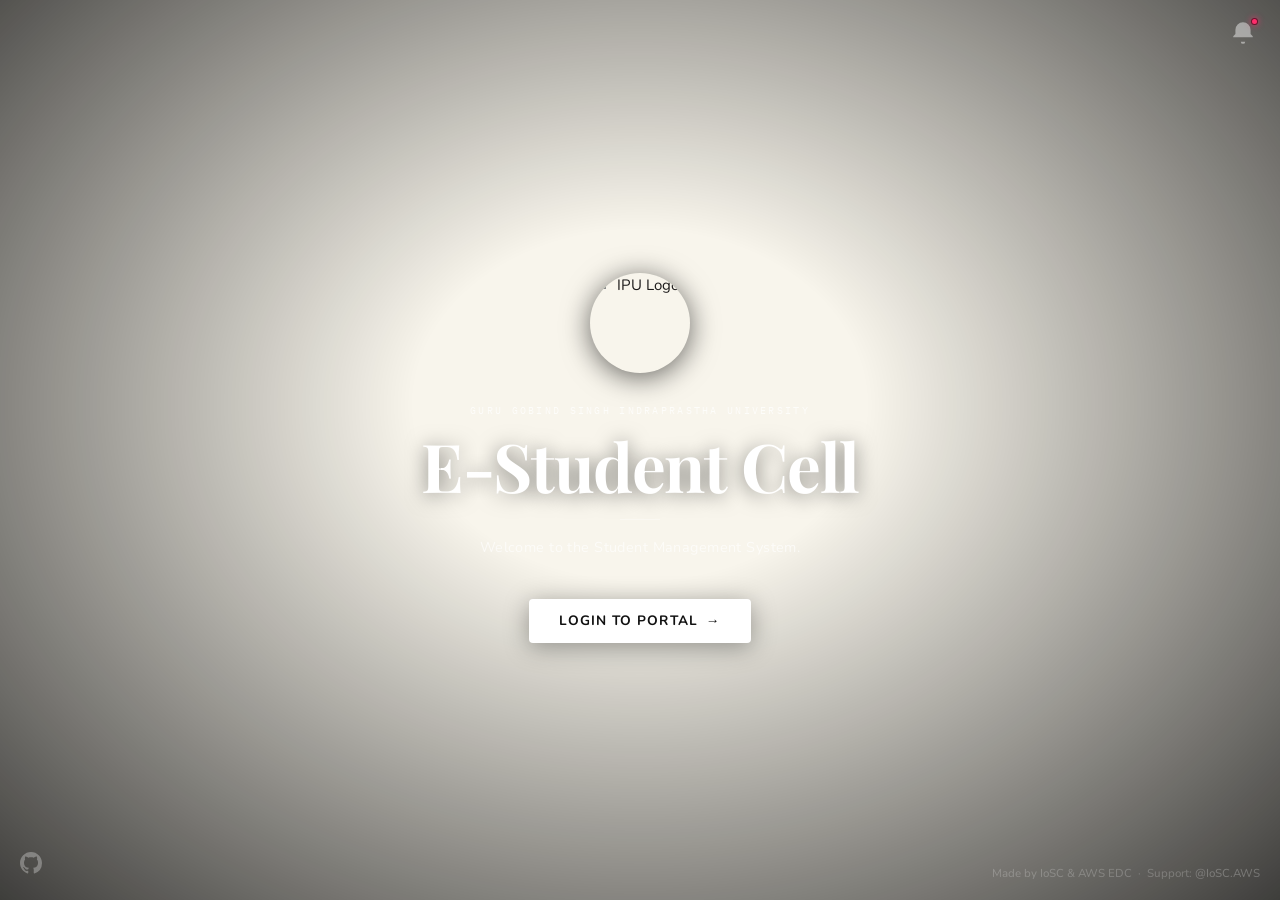
==== commit 48a5a749: "@IoSC.AWS" ====
--- a/frontend/index.html
+++ b/frontend/index.html
@@ -7,6 +7,9 @@
   <title>E-Student Cell</title>
   <link rel="stylesheet" href="css/style.css" />
   <link href="https://fonts.googleapis.com/css2?family=Playfair+Display:wght@400;600;700&family=Nunito:wght@400;500;600;700&family=IBM+Plex+Mono:wght@400;500&display=swap" rel="stylesheet"/>
+  
+  <script src="https://cdnjs.cloudflare.com/ajax/libs/gsap/3.12.5/gsap.min.js"></script>
+  
   <style>
     *, *::before, *::after { box-sizing: border-box; margin: 0; padding: 0; }
 
@@ -18,7 +21,6 @@
       position: relative;
     }
 
-    /* ── Blurred + darkened background ── */
     body::before {
       content: '';
       position: fixed;
@@ -31,7 +33,6 @@
       pointer-events: none;
     }
 
-    /* ── Vignette ── */
     body::after {
       content: '';
       position: fixed;
@@ -46,7 +47,6 @@
       pointer-events: none;
     }
 
-    /* ── Main content ── */
     .landing-wrap {
       position: relative;
       z-index: 1;
@@ -59,7 +59,6 @@
       padding: 3rem 1.5rem 2rem;
     }
 
-    /* ── Logo ── */
     .logo-wrapper {
       width: 100px;
       height: 100px;
@@ -75,7 +74,6 @@
       box-shadow: 0 4px 28px rgba(0, 0, 0, 0.6);
     }
 
-    /* ── Type ── */
     .eyebrow {
       font-family: 'IBM Plex Mono', monospace;
       font-size: 0.65rem;
@@ -110,7 +108,6 @@
       margin-bottom: 2.4rem;
     }
 
-    /* ── CTA button ── */
     .login-btn {
       display: inline-flex;
       align-items: center;
@@ -144,7 +141,6 @@
     }
     .login-btn:hover .btn-arrow { transform: translateX(3px); }
 
-    /* ── Footer — fixed bottom-right ── */
     footer.universal-footer {
       position: fixed;
       bottom: 18px;
@@ -168,9 +164,148 @@
       color: rgba(255, 255, 255, 0.7);
     }
 
+    /* ── Notification Bell ── */
+    #notif-wrapper {
+      position: fixed;
+      top: 16px;
+      right: 20px;
+      z-index: 10;
+    }
+
+    #bellBtn {
+      background: transparent;
+      border: none;
+      width: auto;
+      height: auto;
+      display: flex;
+      align-items: center;
+      justify-content: center;
+      cursor: pointer;
+      position: relative;
+      padding: 4px;
+    }
+
+    #notifBadge {
+      position: absolute;
+      top: 2px;
+      right: 2px;
+      width: 7px;
+      height: 7px;
+      background: #ff2d6b;
+      border-radius: 50%;
+      border: 1.5px solid rgba(0,0,0,0.6);
+      box-shadow: 0 0 6px rgba(255, 45, 107, 0.8);
+    }
+
+    #notifPanel {
+      display: none;
+      position: absolute;
+      top: 52px;
+      right: 0;
+      width: 280px;
+      background: rgba(0, 0, 0, 0.75);
+      backdrop-filter: blur(40px) saturate(1.8) brightness(0.6);
+      -webkit-backdrop-filter: blur(40px) saturate(1.8) brightness(0.6);
+      border: 1px solid rgba(255,255,255,0.06);
+      border-radius: 14px;
+      overflow: hidden;
+      box-shadow: 
+        0 32px 64px rgba(0,0,0,0.8),
+        0 1px 0 rgba(255,255,255,0.07) inset,
+        0 -1px 0 rgba(0,0,0,0.5) inset;
+      transform-origin: top right;
+    }
+
+    .notif-header {
+      padding: 14px 16px 10px;
+      display: flex;
+      align-items: center;
+      justify-content: space-between;
+      border-bottom: 1px solid rgba(255,255,255,0.06);
+    }
+
+    .notif-header span:first-child {
+      font-family: 'Nunito', sans-serif;
+      font-size: 12px;
+      font-weight: 700;
+      letter-spacing: 0.1em;
+      text-transform: uppercase;
+      color: rgba(255,255,255,0.4);
+    }
+
+    #notifCount {
+      font-family: 'IBM Plex Mono', monospace;
+      font-size: 10px;
+      color: rgba(255,255,255,0.25);
+    }
+
+    .notif-item {
+      padding: 13px 16px;
+      border-bottom: 1px solid rgba(255,255,255,0.04);
+      cursor: default;
+      transition: background 0.15s;
+      display: flex;
+      gap: 12px;
+      align-items: flex-start;
+    }
+
+    .notif-item:last-child { border-bottom: none; }
+    .notif-item:hover { background: rgba(255,255,255,0.04); }
+
+    .notif-dot {
+      margin-top: 5px;
+      width: 5px;
+      height: 5px;
+      border-radius: 50%;
+      flex-shrink: 0;
+      background: #ff2d6b;
+      box-shadow: 0 0 6px rgba(255, 45, 107, 0.7);
+    }
+    .notif-dot.read { background: rgba(255,255,255,0.12); box-shadow: none; }
+
+    .notif-title {
+      font-family: 'Nunito', sans-serif;
+      font-size: 13px;
+      font-weight: 700;
+      color: rgba(255,255,255,0.88);
+      margin: 0 0 4px;
+    }
+
+    .notif-body {
+      font-family: 'Nunito', sans-serif;
+      font-size: 12px;
+      color: rgba(255,255,255,0.42);
+      margin: 0 0 6px;
+      line-height: 1.55;
+    }
+
+    .notif-date {
+      font-family: 'IBM Plex Mono', monospace;
+      font-size: 9.5px;
+      letter-spacing: 0.04em;
+      color: rgba(255,255,255,0.2);
+      margin: 0;
+    }
   </style>
 </head>
 <body>
+
+  <div id="notif-wrapper">
+    <button id="bellBtn" onclick="toggleNotifPanel()">
+      <svg xmlns="http://www.w3.org/2000/svg" width="26" height="26" viewBox="0 0 24 24" fill="rgba(255,255,255,0.45)">
+        <path d="M12 2a7 7 0 0 0-7 7v4l-2 2v1h18v-1l-2-2V9a7 7 0 0 0-7-7zm0 20a2 2 0 0 0 2-2h-4a2 2 0 0 0 2 2z"/>
+      </svg>
+      <span id="notifBadge"></span>
+    </button>
+
+    <div id="notifPanel">
+      <div class="notif-header">
+        <span>Updates</span>
+        <span id="notifCount">2 new</span>
+      </div>
+      <div id="notifList"></div>
+    </div>
+  </div>
 
   <div class="landing-wrap">
     <div class="logo-wrapper">
@@ -197,4 +332,120 @@
   </a>
 
   <footer class="universal-footer">
-    Made by IoSC &amp; AWS EDC &nbsp;&middot;&nbsp; Support: <a href="/cdn-cgi/l/email-protection#e28b8d9181cc839591a2858f838b8ecc818d8f"><span class+    Made by IoSC &amp; AWS EDC &nbsp;&middot;&nbsp; Support: <a href="mailto:iosc.aws@gmail.com">@IoSC.AWS</a>
+  </footer>
+
+  <script>
+    const notifications = [
+      {
+        id: 1,
+        title: "Scholarship input fix",
+        body: "Update your scholarship details again, the input field has been corrected.",
+        date: "15 Apr 2026"
+      },
+      {
+        id: 2,
+        title: "Image uploading fix",
+        body: "Profile image uploads are now working correctly.",
+        date: "14 Apr 2026"
+      }
+    ];
+
+    const readSet = new Set();
+    let isOpen = false; 
+
+    function renderNotifs() {
+      document.getElementById("notifList").innerHTML = notifications.map(n => `
+        <div class="notif-item ${readSet.has(n.id) ? '' : 'unread'}" onclick="markRead(${n.id})">
+          <div class="notif-dot ${readSet.has(n.id) ? 'read' : ''}"></div>
+          <div>
+            <p class="notif-title">${n.title}</p>
+            <p class="notif-body">${n.body}</p>
+            <p class="notif-date">${n.date}</p>
+          </div>
+        </div>
+      `).join('');
+    }
+
+    function markRead(id) {
+      readSet.add(id);
+      updateBadge();
+      renderNotifs();
+    }
+
+    function updateBadge() {
+      const unread = notifications.filter(n => !readSet.has(n.id)).length;
+      document.getElementById("notifBadge").style.display = unread > 0 ? "block" : "none";
+      document.getElementById("notifCount").textContent = unread > 0 ? unread + " new" : "";
+    }
+
+    function genieOpen(p) {
+      const rows = p.querySelectorAll('.notif-header, .notif-item');
+      const total = rows.length;
+
+      gsap.set(p, { display: 'block', opacity: 1, transformOrigin: 'top right' });
+
+      // Main Panel Warp
+      gsap.fromTo(p,
+        { scaleX: 0.12, scaleY: 0.06, skewX: 18, skewY: -4, opacity: 0, y: -10 },
+        { scaleX: 1, scaleY: 1, skewX: 0, skewY: 0, opacity: 1, y: 0, duration: 0.55, ease: "expo.out" }
+      );
+
+      // Staggered Row Reveal
+      rows.forEach((row, i) => {
+        const t = i / (total - 1 || 1); 
+        gsap.fromTo(row,
+          { opacity: 0, scaleX: 0.4, skewX: 14, x: 20 },
+          { opacity: 1, scaleX: 1, skewX: 0, x: 0, duration: 0.4, delay: 0.05 + (1 - t) * 0.1, ease: "power3.out" }
+        );
+      });
+    }
+
+    function genieClose(p) {
+      const rows = p.querySelectorAll('.notif-header, .notif-item');
+      const total = rows.length;
+
+      rows.forEach((row, i) => {
+        const t = i / (total - 1 || 1);
+        gsap.to(row, {
+          opacity: 0, scaleX: 0.6, skewX: 10, x: 15, duration: 0.2, delay: t * 0.05, ease: "power2.in"
+        });
+      });
+
+      gsap.to(p, {
+        scaleX: 0.1, scaleY: 0.05, skewX: 16, skewY: -4, opacity: 0, y: -12,
+        duration: 0.3, delay: 0.1, ease: "power3.in",
+        onComplete: () => { p.style.display = "none"; }
+      });
+    }
+
+    function toggleNotifPanel() {
+      const p = document.getElementById("notifPanel");
+      
+      if (!isOpen) {
+        notifications.forEach(n => readSet.add(n.id));
+        updateBadge();
+        renderNotifs();
+        
+        genieOpen(p);
+        isOpen = true;
+      } else {
+        genieClose(p);
+        isOpen = false;
+      }
+    }
+
+    document.addEventListener("click", function(e) {
+      const wrapper = document.getElementById("notif-wrapper");
+      const p = document.getElementById("notifPanel");
+      if (!wrapper.contains(e.target) && isOpen) {
+        genieClose(p);
+        isOpen = false;
+      }
+    });
+
+    renderNotifs();
+  </script>
+
+</body>
+</html>
